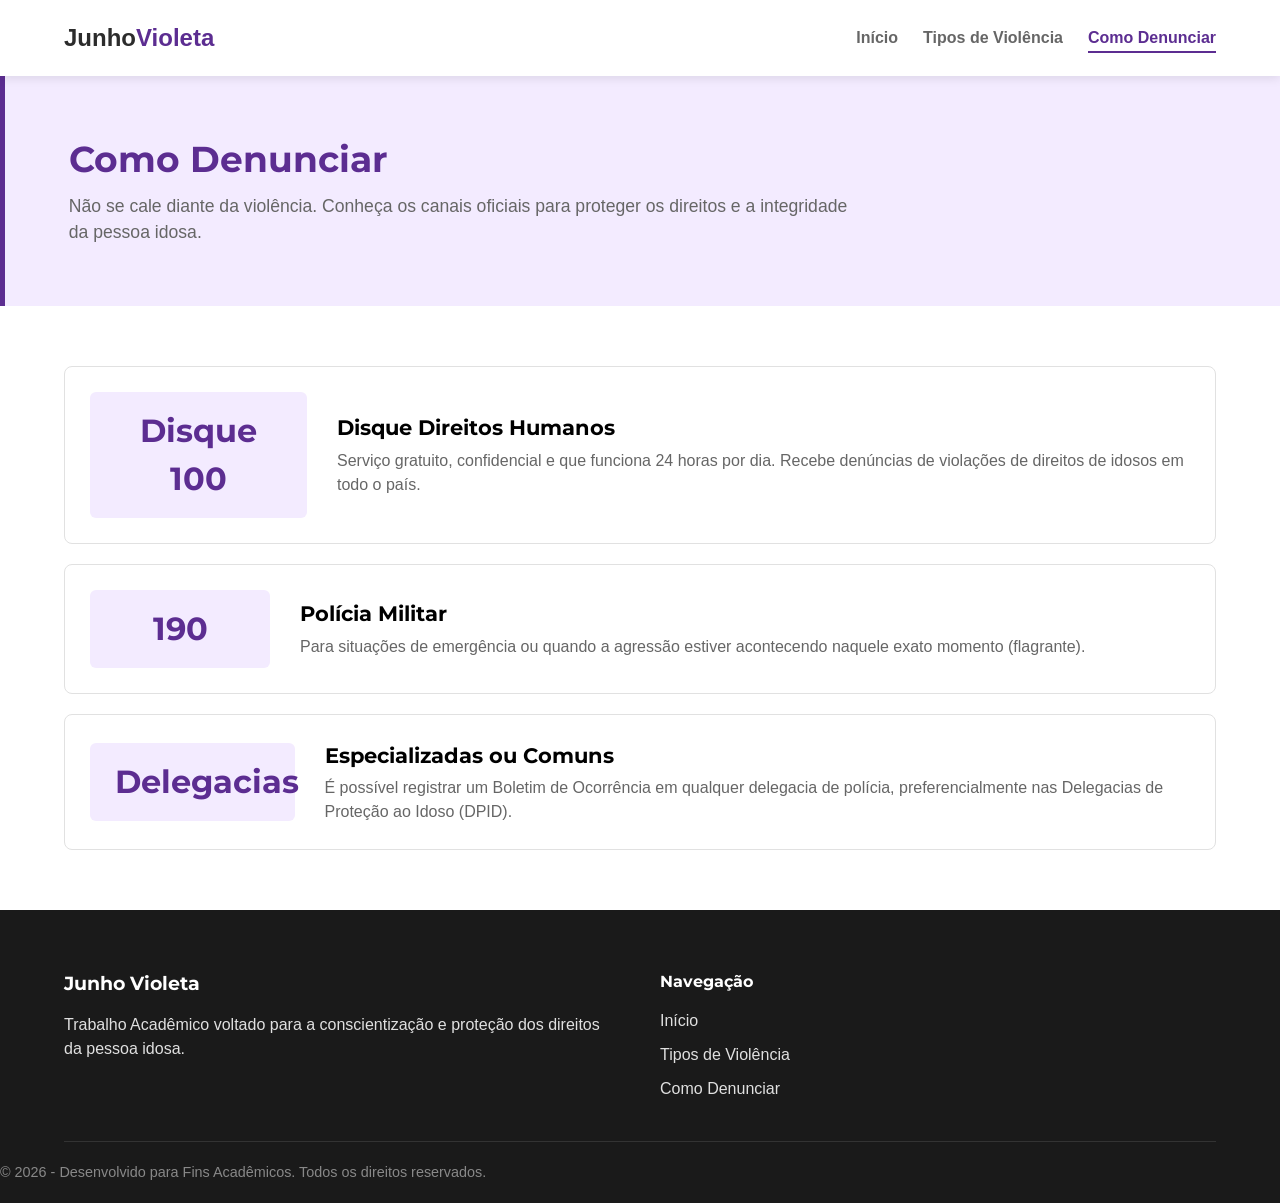
==== como-denunciar.html @ 6af67618 "Add files via upload" ====
<!DOCTYPE html>
<html lang="pt-BR">
<head>
    <meta charset="UTF-8">
    <meta name="viewport" content="width=device-width, initial-scale=1.0">
    <title>Junho Violeta - Como Denunciar</title>
    <link rel="stylesheet" href="style.css">
    <link rel="preconnect" href="https://fonts.googleapis.com">
    <link rel="preconnect" href="https://fonts.gstatic.com" crossorigin>
    <link href="https://fonts.googleapis.com/css2?family=Montserrat:wght@400;600;700&family=Open+Sans:wght@400;600&display=swap" rel="stylesheet">
</head>
<body>

    <header class="main-header">
        <div class="container header-container">
            <div class="logo">
                <a href="index.html">Junho<span>Violeta</span></a>
            </div>
            <nav class="main-navigation">
                <ul>
                    <li><a href="index.html">Início</a></li>
                    <li><a href="tipos-violencia.html">Tipos de Violência</a></li>
                    <li><a href="como-denunciar.html" class="active">Como Denunciar</a></li>
                </ul>
            </nav>
        </div>
    </header>

    <main>
        <section class="page-banner">
            <div class="container">
                <h1>Como Denunciar</h1>
                <p>Não se cale diante da violência. Conheça os canais oficiais para proteger os direitos e a integridade da pessoa idosa.</p>
            </div>
        </section>

        <section class="content-section">
            <div class="container">
                <div class="channels-container">
                    <div class="channel-row">
                        <div class="channel-number">Disque 100</div>
                        <div class="channel-desc">
                            <h3>Disque Direitos Humanos</h3>
                            <p>Serviço gratuito, confidencial e que funciona 24 horas por dia. Recebe denúncias de violações de direitos de idosos em todo o país.</p>
                        </div>
                    </div>

                    <div class="channel-row">
                        <div class="channel-number">190</div>
                        <div class="channel-desc">
                            <h3>Polícia Militar</h3>
                            <p>Para situações de emergência ou quando a agressão estiver acontecendo naquele exato momento (flagrante).</p>
                        </div>
                    </div>

                    <div class="channel-row">
                        <div class="channel-number">Delegacias</div>
                        <div class="channel-desc">
                            <h3>Especializadas ou Comuns</h3>
                            <p>É possível registrar um Boletim de Ocorrência em qualquer delegacia de polícia, preferencialmente nas Delegacias de Proteção ao Idoso (DPID).</p>
                        </div>
                    </div>
                </div>
            </div>
        </section>
    </main>

    <footer class="main-footer">
        <div class="container footer-container">
            <div class="footer-info">
                <h3>Junho Violeta</h3>
                <p>Trabalho Acadêmico voltado para a conscientização e proteção dos direitos da pessoa idosa.</p>
            </div>
            <div class="footer-links">
                <h4>Navegação</h4>
                <ul>
                    <li><a href="index.html">Início</a></li>
                    <li><a href="tipos-violencia.html">Tipos de Violência</a></li>
                    <li><a href="como-denunciar.html">Como Denunciar</a></li>
                </ul>
            </div>
        </div>
        <div class="footer-bottom">
            <p>&copy; 2026 - Desenvolvido para Fins Acadêmicos. Todos os direitos reservados.</p>
        </div>
    </footer>

</body>
</html>
---- style.css ----
/* ==========================================================================
   CONFIGURAÇÕES GERAIS E RESETS
   ========================================================================== */
* {
    margin: 0;
    padding: 0;
    box-sizing: border-box;
}

:root {
    --primary-color: #5c2d91;
    --primary-light: #7b43c4;
    --dark-color: #2c2c2c;
    --light-color: #f9f9f9;
    --white: #ffffff;
    --gray: #666666;
    --max-width: 1200px;
}

body {
    margin: 0;
    font-family: Arial, sans-serif;
    background-color: var(--white);
    font-size: 16px;
    line-height: 1.5; /* Alinhado com a sua configuração desejada */
}

h1 {
    font-family: 'Montserrat', sans-serif;
    font-size: 36px; /* Alinhado com a sua configuração desejada */
    line-height: 1.3; /* Alinhado com a sua configuração desejada */
    margin-bottom: 1rem; /* Alinhado com a sua configuração desejada */
}

h2 {
    font-family: 'Montserrat', sans-serif;
    font-size: 26px; /* Alinhado com a sua configuração desejada */
    line-height: 1.4; /* Alinhado com a sua configuração desejada */
    margin-bottom: 0.8rem; /* Alinhado com a sua configuração desejada */
}

h3, h4 {
    font-family: 'Montserrat', sans-serif;
    font-weight: 700;
}

p {
    text-align: left; /* Alinhado com a sua configuração desejada de legibilidade */
}

a {
    text-decoration: none;
    color: inherit;
    transition: color 0.3s ease;
}

ul {
    list-style: none;
}

.container {
    width: 90%;
    max-width: var(--max-width);
    margin: 0 auto;
}

.separator {
    width: 60px;
    height: 4px;
    background-color: var(--primary-color);
    border: none;
    margin: 15px 0 25px 0;
}

.btn-primary {
    display: inline-block;
    background-color: var(--primary-color);
    color: var(--white);
    padding: 12px 30px;
    border-radius: 5px;
    font-weight: 600;
    transition: background-color 0.3s ease;
}

.btn-primary:hover {
    background-color: var(--primary-light);
}

/* ==========================================================================
   CABEÇALHO (HEADER)
   ========================================================================== */
.main-header {
    background-color: var(--white);
    box-shadow: 0 2px 10px rgba(0, 0, 0, 0.1);
    position: sticky;
    top: 0;
    z-index: 1000;
}

.header-container {
    display: flex;
    justify-content: space-between;
    align-items: center;
    padding: 20px 0;
}

.logo a {
    font-size: 1.5rem;
    font-weight: 700;
    color: var(--dark-color);
}

.logo a span {
    color: var(--primary-color);
}

.main-navigation ul {
    display: flex;
    gap: 25px;
}

.main-navigation a {
    font-weight: 600;
    color: var(--gray);
    font-size: 1rem;
    padding: 5px 0;
    border-bottom: 2px solid transparent;
}

.main-navigation a:hover,
.main-navigation a.active {
    color: var(--primary-color);
    border-bottom: 2px solid var(--primary-color);
}

/* ==========================================================================
   PÁGINA 1: HERO & INTRO
   ========================================================================== */
.hero-section {
    background: linear-gradient(135deg, rgba(92, 45, 145, 0.95), rgba(44, 21, 70, 0.9)), url('https://picsum.photos/1920/1080') no-repeat center center/cover;
    color: var(--white);
    padding: 100px 0;
    min-height: 60vh;
    display: flex;
    align-items: center;
}

.hero-section h1 {
    color: var(--white);
}

.hero-content {
    max-width: 700px;
}

.badge {
    background-color: rgba(255, 255, 255, 0.2);
    padding: 5px 15px;
    border-radius: 20px;
    font-size: 0.85rem;
    font-weight: 600;
    text-transform: uppercase;
    letter-spacing: 1px;
    display: inline-block;
    margin-bottom: 20px;
}

.hero-section p {
    font-size: 1.2rem;
    margin-bottom: 30px;
    opacity: 0.9;
}

.intro-section {
    padding: 80px 0;
}

.intro-section p {
    font-size: 1.1rem;
    color: var(--gray);
    margin-bottom: 20px;
    max-width: 900px;
}

/* ==========================================================================
   ESTILOS DAS PÁGINAS INTERNAS (PÁGINAS 2 E 3)
   ========================================================================== */
.page-banner {
    background-color: #f3ebff;
    padding: 60px 0;
    border-left: 5px solid var(--primary-color);
}

.page-banner h1 {
    color: var(--primary-color);
    margin-bottom: 10px;
}

.page-banner p {
    font-size: 1.1rem;
    color: var(--gray);
    max-width: 800px;
}

.content-section {
    padding: 60px 0;
}

/* Grid de Cards (Página 2) */
.cards-grid {
    display: grid;
    grid-template-columns: repeat(auto-fit, minmax(280px, 1fr));
    gap: 30px;
    margin-bottom: 40px;
}

.info-card {
    background: var(--white);
    border: 1px solid #e1e1e1;
    border-radius: 8px;
    padding: 30px;
    box-shadow: 0 4px 6px rgba(0,0,0,0.02);
    transition: transform 0.3s ease, box-shadow 0.3s ease;
}

.info-card:hover {
    transform: translateY(-5px);
    box-shadow: 0 10px 20px rgba(92, 45, 145, 0.1);
    border-color: var(--primary-light);
}

.card-icon {
    font-size: 2.5rem;
    margin-bottom: 15px;
}

.info-card h3 {
    margin-bottom: 12px;
    font-size: 1.3rem;
}

.info-card p {
    color: var(--gray);
    font-size: 0.95rem;
}

.alert-box {
    background-color: #fff9e6;
    border-left: 4px solid #ffcc00;
    padding: 20px;
    border-radius: 4px;
    color: #665200;
}

/* Canais de Denúncia (Página 3) */
.channels-container {
    display: flex;
    flex-direction: column;
    gap: 20px;
}

.channel-row {
    display: flex;
    align-items: center;
    background: var(--white);
    border: 1px solid #e1e1e1;
    border-radius: 8px;
    padding: 25px;
    gap: 30px;
}

.channel-number {
    font-family: 'Montserrat', sans-serif;
    font-size: 2rem;
    font-weight: 700;
    color: var(--primary-color);
    background-color: #f3ebff;
    padding: 15px 25px;
    border-radius: 6px;
    min-width: 180px;
    text-align: center;
}

.channel-desc h3 {
    font-size: 1.3rem;
    margin-bottom: 5px;
}

.channel-desc p {
    color: var(--gray);
}

/* ==========================================================================
   RODAPÉ (FOOTER)
   ========================================================================== */
.main-footer {
    background-color: #1a1a1a;
    color: #e0e0e0;
    padding: 60px 0 20px 0;
}

.footer-container {
    display: flex;
    justify-content: space-between;
    flex-wrap: wrap;
    gap: 40px;
    padding-bottom: 40px;
    border-bottom: 1px solid #333;
}

.footer-info {
    flex: 1;
    min-width: 250px;
}

.footer-info h3 {
    color: var(--white);
    margin-bottom: 15px;
}

.footer-links {
    flex: 1;
    min-width: 150px;
}

.footer-links h4 {
    color: var(--white);
    margin-bottom: 15px;
}

.footer-links ul {
    display: flex;
    flex-direction: column;
    gap: 10px;
}

.footer-links a:hover {
    color: var(--primary-light);
}

.footer-bottom {
    text-align: center;
    padding-top: 20px;
    font-size: 0.9rem;
    color: #888;
}

/* ==========================================================================
   RESPONSIVIDADE
   ========================================================================== */
@media (max-width: 768px) {
    .header-container {
        flex-direction: column;
        gap: 15px;
    }
    
    .footer-container {
        flex-direction: column;
    }

    .channel-row {
        flex-direction: column;
        align-items: flex-start;
        gap: 15px;
    }

    .channel-number {
        width: 100%;
    }
}
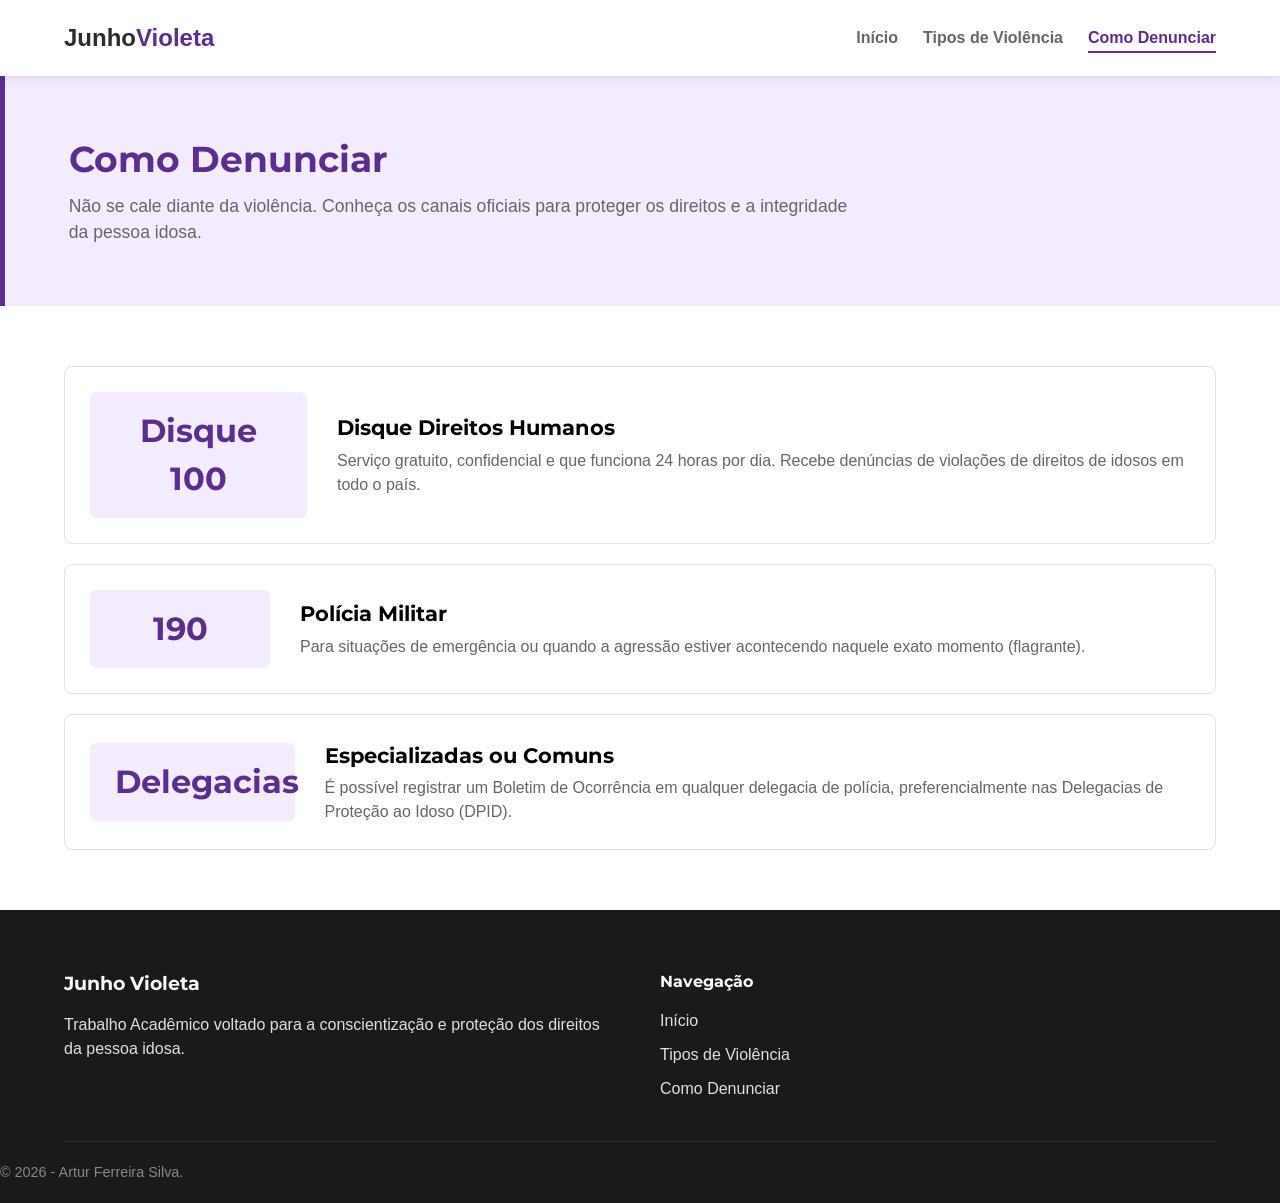
==== commit 044e0ce1: "Update como-denunciar.html" ====
--- a/como-denunciar.html
+++ b/como-denunciar.html
@@ -81,9 +81,9 @@
             </div>
         </div>
         <div class="footer-bottom">
-            <p>&copy; 2026 - Desenvolvido para Fins Acadêmicos. Todos os direitos reservados.</p>
+            <p>&copy; 2026 - Artur Ferreira Silva.</p>
         </div>
     </footer>
 
 </body>
-</html>+</html>
